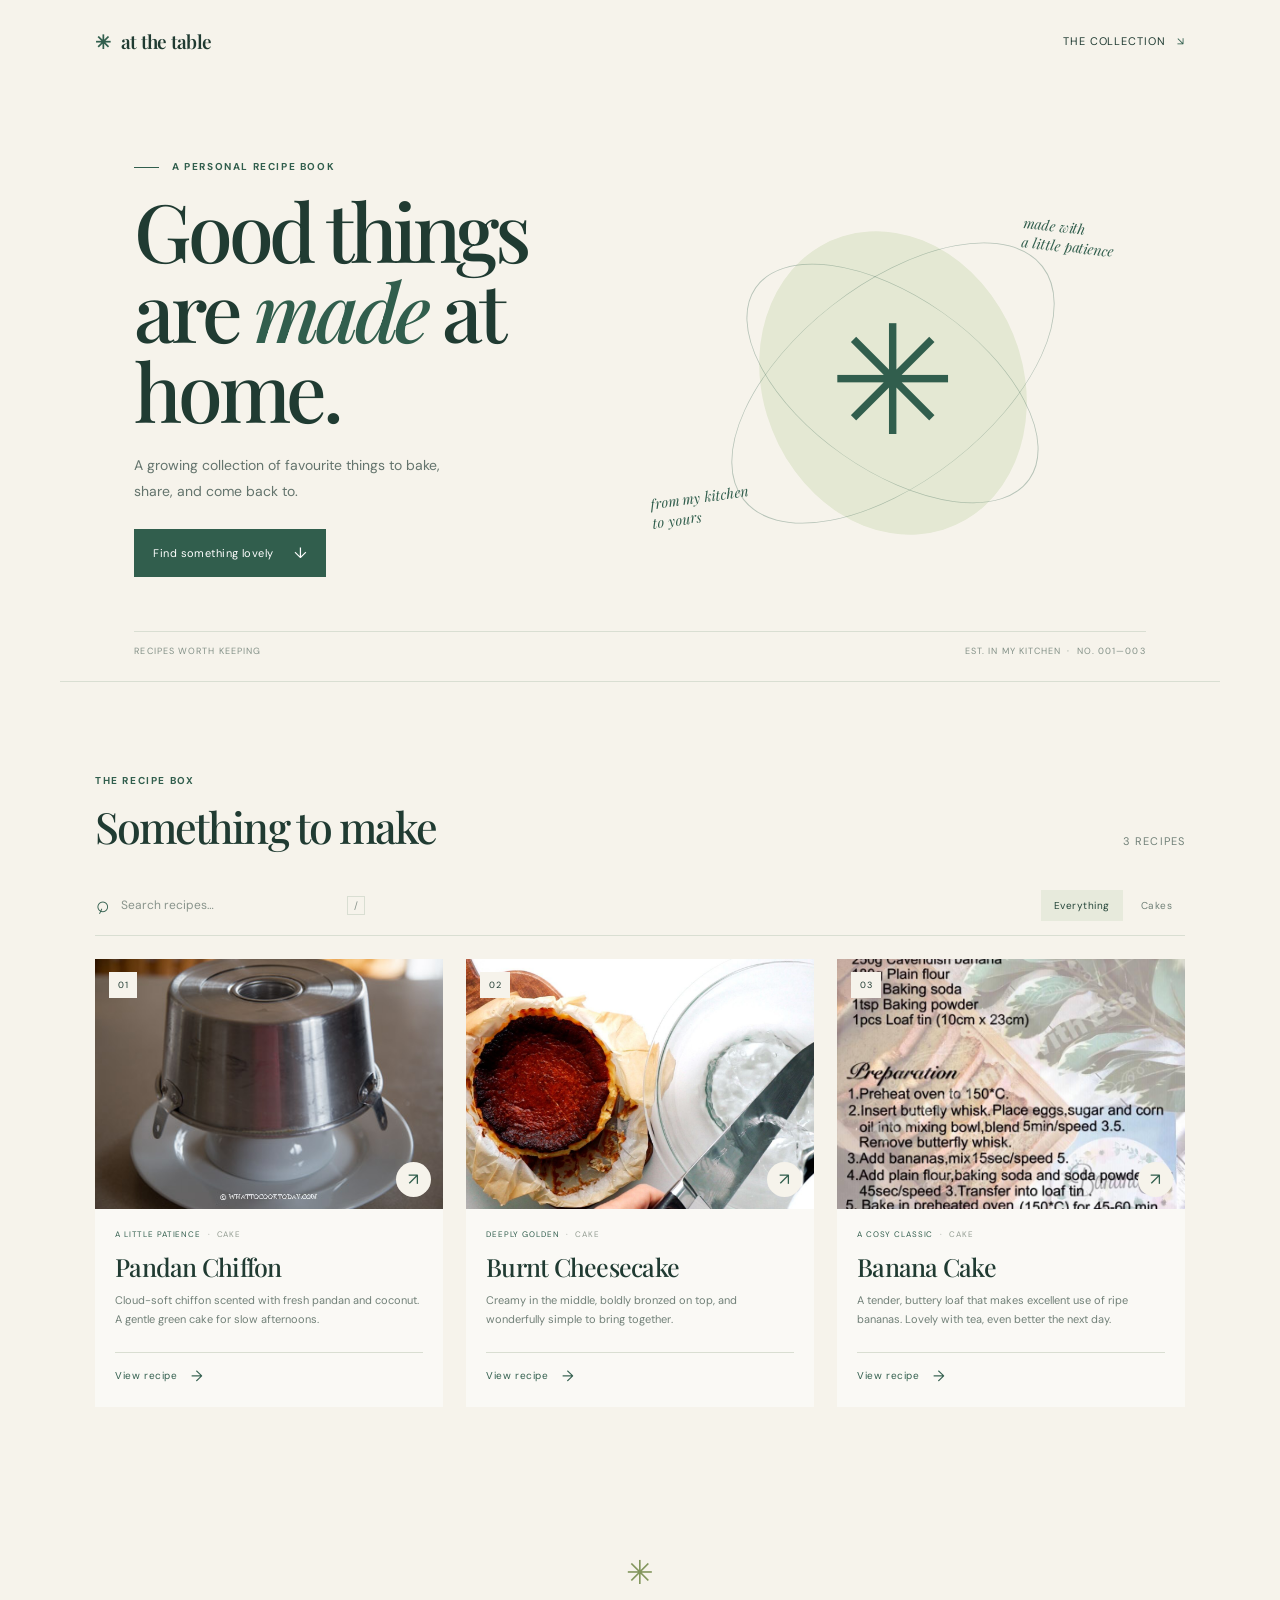
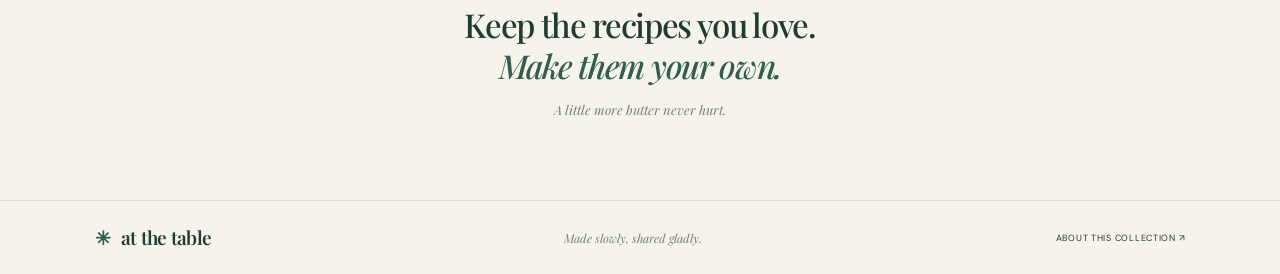
==== index.html @ b23a5e88 "Add GitHub Pages recipe site" ====
<!doctype html>
<html lang="en">
<head>
  <meta charset="utf-8">
  <meta name="viewport" content="width=device-width, initial-scale=1">
  <meta name="theme-color" content="#f6f3eb">
  <meta name="description" content="A little collection of favourite recipes, saved and made at home.">
  <title>At the Table — Favourite Recipes</title>
  <link rel="preconnect" href="https://fonts.googleapis.com">
  <link rel="preconnect" href="https://fonts.gstatic.com" crossorigin>
  <link href="https://fonts.googleapis.com/css2?family=DM+Sans:wght@400;500;600;700&family=Playfair+Display:wght@500;600;700&display=swap" rel="stylesheet">
  <link rel="stylesheet" href="styles.css">
</head>
<body>
  <header class="topbar">
    <a class="wordmark" href="index.html" aria-label="At the Table home"><span class="wordmark-mark">✳</span> at the table</a>
    <a class="top-link" href="#collection">The collection <span aria-hidden="true">↘</span></a>
  </header>
  <main>
    <section class="hero">
      <div class="hero-copy">
        <p class="eyebrow"><span class="eyebrow-line"></span> A personal recipe book</p>
        <h1>Good things<br>are <em>made</em> at home.</h1>
        <p class="hero-intro">A growing collection of favourite things to bake, share, and come back to.</p>
        <a class="hero-cta" href="#collection">Find something lovely <span aria-hidden="true">↓</span></a>
      </div>
      <div class="hero-art" aria-hidden="true">
        <div class="hero-orbit orbit-one"></div><div class="hero-orbit orbit-two"></div>
        <div class="hero-sun">✳</div><span class="hero-note note-top">made with<br>a little patience</span><span class="hero-note note-bottom">from my kitchen<br>to yours</span>
      </div>
      <div class="hero-foot"><span>Recipes worth keeping</span><span>Est. in my kitchen&nbsp; · &nbsp;No. 001—003</span></div>
    </section>

    <section class="collection section-wrap" id="collection">
      <div class="section-heading">
        <div><p class="eyebrow">The recipe box</p><h2>Something to make</h2></div>
        <span class="recipe-count" id="recipe-count">3 recipes</span>
      </div>
      <div class="toolbar">
        <label class="search-box"><span aria-hidden="true">⌕</span><input id="search" type="search" placeholder="Search recipes…" aria-label="Search recipes"><kbd>/</kbd></label>
        <div class="filters" role="group" aria-label="Filter recipes">
          <button class="filter active" data-filter="all">Everything</button><button class="filter" data-filter="cake">Cakes</button>
        </div>
      </div>
      <div class="recipe-grid" id="recipe-grid" aria-live="polite"></div>
      <p class="empty-state" id="empty-state" hidden>No recipes found. Try another search.</p>
    </section>
    <section class="closing-note"><span class="closing-flower" aria-hidden="true">✳</span><p>Keep the recipes you love.<br><em>Make them your own.</em></p><span class="closing-caption">A little more butter never hurt.</span></section>
  </main>
  <footer class="site-footer"><a class="wordmark" href="index.html"><span class="wordmark-mark">✳</span> at the table</a><span>Made slowly, shared gladly.</span><a href="README.md">About this collection ↗</a></footer>
  <script src="recipes.js"></script><script src="app.js"></script>
</body>
</html>
---- styles.css ----
:root{--paper:#f6f3eb;--ink:#203b32;--muted:#718078;--green:#315e4d;--green-dark:#234438;--lime:#d2dfaa;--line:#d9ded2;--peach:#e9b895;--serif:"Playfair Display",Georgia,serif;--sans:"DM Sans",Arial,sans-serif}*{box-sizing:border-box}html{scroll-behavior:smooth}body{margin:0;background:var(--paper);color:var(--ink);font-family:var(--sans);-webkit-font-smoothing:antialiased}.topbar,.site-footer{max-width:1440px;margin:auto;padding:25px 7.4%;display:flex;align-items:center;justify-content:space-between}.topbar{height:82px}.wordmark{font-family:var(--serif);font-weight:600;font-size:19px;letter-spacing:-.04em;color:var(--ink);text-decoration:none}.wordmark-mark{color:var(--green);font-family:var(--sans);font-size:19px;margin-right:7px}.top-link,.site-footer>a:last-child{font-size:11px;letter-spacing:.08em;text-transform:uppercase;color:var(--ink);text-decoration:none}.top-link span{margin-left:8px;color:var(--green)}.hero{position:relative;max-width:1440px;margin:auto;min-height:560px;padding:78px 10.5% 74px;display:grid;grid-template-columns:1fr 1fr;align-items:center;overflow:hidden}.hero-copy{z-index:1;padding-bottom:30px}.eyebrow{margin:0 0 17px;text-transform:uppercase;letter-spacing:.16em;font-size:10px;font-weight:700;color:var(--green)}.eyebrow-line{display:inline-block;vertical-align:middle;width:25px;height:1px;background:var(--green);margin-right:9px}.hero h1,.detail-heading h1,.not-found h1{font-family:var(--serif);font-weight:500;font-size:clamp(54px,6.3vw,88px);line-height:.99;letter-spacing:-.055em;margin:0;max-width:620px}.hero h1 em,.closing-note em{font-weight:500;color:var(--green);font-style:italic}.hero-intro{max-width:340px;font-size:14px;line-height:1.8;color:#64746d;margin:24px 0 25px}.hero-cta{display:inline-flex;align-items:center;gap:20px;background:var(--green);color:white;text-decoration:none;padding:14px 19px;font-size:11px;letter-spacing:.04em;transition:background .2s,transform .2s}.hero-cta:hover{background:var(--green-dark);transform:translateY(-2px)}.hero-cta span{font-size:15px}.hero-art{height:370px;position:relative;display:grid;place-items:center}.hero-art:before{content:"";position:absolute;width:260px;height:310px;border-radius:48% 52% 48% 52%;background:#e4e8d3;transform:rotate(-17deg)}.hero-orbit{position:absolute;border:1px solid rgba(49,94,77,.32);border-radius:50%;width:335px;height:335px;transform:rotate(35deg) scaleY(.52)}.orbit-two{width:380px;height:380px;transform:rotate(-38deg) scaleY(.52)}.hero-sun{z-index:1;font-size:152px;line-height:1;color:var(--green);font-family:Georgia,serif;animation:turn 48s linear infinite}.hero-note{position:absolute;z-index:2;font-family:var(--serif);font-style:italic;font-size:14px;line-height:1.35;color:var(--green)}.note-top{top:21px;right:31px;transform:rotate(6deg)}.note-bottom{bottom:42px;left:11px;transform:rotate(-8deg)}.hero-foot{position:absolute;bottom:24px;left:10.5%;right:10.5%;display:flex;justify-content:space-between;border-top:1px solid var(--line);padding-top:13px;text-transform:uppercase;letter-spacing:.12em;color:#829087;font-size:9px}.section-wrap{max-width:1160px;margin:0 auto;padding:92px 35px 102px}.collection{border-top:1px solid var(--line)}.section-heading{display:flex;justify-content:space-between;align-items:end}.section-heading .eyebrow{margin-bottom:10px}.section-heading h2,.method h2,.ingredients-panel h2,.tips-panel h2,.references h2{font-family:var(--serif);font-size:43px;letter-spacing:-.045em;font-weight:500;margin:0}.recipe-count{font-size:11px;letter-spacing:.1em;text-transform:uppercase;color:var(--muted);padding-bottom:7px}.toolbar{display:flex;justify-content:space-between;align-items:center;margin:35px 0 23px;padding-bottom:14px;border-bottom:1px solid var(--line)}.search-box{display:flex;align-items:center;gap:10px;color:var(--green);width:270px}.search-box>span{font-family:Georgia,serif;font-size:23px;transform:rotate(-20deg)}.search-box input{width:100%;border:0;outline:none;background:transparent;font:12px var(--sans);color:var(--ink)}.search-box input::placeholder{color:#89948c}.search-box kbd{font:10px var(--sans);color:#89948c;border:1px solid var(--line);padding:2px 6px}.filters{display:flex;gap:5px}.filter{cursor:pointer;border:0;background:transparent;color:var(--muted);padding:9px 13px;font:10px var(--sans);letter-spacing:.05em}.filter.active{background:#e7eadc;color:var(--green-dark)}.recipe-grid{display:grid;grid-template-columns:repeat(3,1fr);gap:23px}.recipe-card{display:block;text-decoration:none;color:inherit;background:#faf9f5;transition:transform .25s,box-shadow .25s}.recipe-card:hover{transform:translateY(-5px);box-shadow:0 16px 30px rgba(32,59,50,.09)}.card-image-wrap{height:250px;position:relative;overflow:hidden;background:#e8e7dc}.card-image{display:block;width:100%;height:100%;object-fit:cover;transition:transform .5s}.recipe-card:hover .card-image{transform:scale(1.035)}.card-number{position:absolute;top:13px;left:14px;background:var(--paper);padding:7px 9px;font-size:9px;letter-spacing:.08em}.card-arrow{position:absolute;right:12px;bottom:12px;width:35px;height:35px;border-radius:50%;background:var(--paper);display:grid;place-items:center;color:var(--green);font-size:17px}.card-content{padding:20px 20px 21px}.card-meta{display:flex;gap:7px;text-transform:uppercase;letter-spacing:.11em;font-size:8px;color:var(--green)}.card-meta span+span{color:#929c91}.card-content h3{font:500 25px var(--serif);letter-spacing:-.03em;margin:11px 0 8px}.card-content p{font-size:11px;line-height:1.75;color:#718078;margin:0;min-height:42px}.card-link{display:inline-flex;gap:13px;align-items:center;margin-top:19px;border-top:1px solid var(--line);padding-top:13px;width:100%;font-size:10px;letter-spacing:.06em;color:var(--green)}.card-link span{font-size:15px}.empty-state{font:italic 20px var(--serif);color:var(--muted);padding:35px 0}.closing-note{text-align:center;padding:42px 20px 80px;position:relative}.closing-flower{font-size:33px;color:#83965d}.closing-note p{font:500 33px/1.25 var(--serif);letter-spacing:-.04em;margin:10px 0 13px}.closing-caption{font:italic 13px var(--serif);color:var(--muted)}.site-footer{border-top:1px solid var(--line);padding-top:23px;padding-bottom:23px}.site-footer>span{font:italic 12px var(--serif);color:var(--muted)}.site-footer>a:last-child{font-size:9px}.detail-page{max-width:1230px;margin:auto;padding:0 45px}.detail-hero{position:relative;padding:23px 0 56px;display:grid;grid-template-columns:1fr 42%;align-items:center;gap:65px;min-height:470px}.back-link,.detail-bottom a,.text-link{font-size:10px;letter-spacing:.08em;text-transform:uppercase;text-decoration:none;color:var(--green)}.back-link{position:absolute;top:5px;left:0}.detail-heading{padding-top:50px}.detail-heading .eyebrow{margin-bottom:15px}.eyebrow-dot{margin:0 7px;color:#a0a99d}.detail-heading h1{font-size:clamp(48px,6vw,74px)}.detail-intro{max-width:420px;font-size:13px;line-height:1.8;color:var(--muted);margin:20px 0 0}.detail-hero-image{height:355px;background:#e7e7dc;position:relative}.detail-hero-image:after{content:"";position:absolute;inset:12px -12px -12px 12px;border:1px solid #bfc9b5;z-index:-1}.detail-hero-image img{width:100%;height:100%;object-fit:cover}.detail-layout{border-top:1px solid var(--line);padding:60px 0 85px;display:grid;grid-template-columns:300px 1fr;gap:95px}.ingredients-panel{align-self:start;background:#e9ecdf;padding:27px 27px 23px;position:sticky;top:20px}.ingredients-panel .eyebrow{margin-bottom:9px}.ingredients-panel h2{font-size:31px}.panel-note{font:italic 12px var(--serif);color:var(--muted);margin:6px 0 22px}.ingredient-list,.tips-panel ul{list-style:none;margin:0;padding:0}.ingredient-list li{position:relative;padding:10px 0 10px 20px;border-top:1px solid rgba(49,94,77,.14);font-size:11px;line-height:1.6;color:#455d52}.ingredient-list li:before{content:"";position:absolute;left:1px;top:17px;width:6px;height:6px;border:1px solid #81956c;border-radius:50%}.ingredient-foot{border-top:1px solid rgba(49,94,77,.2);margin-top:17px;padding-top:15px;font:italic 12px var(--serif);color:var(--green)}.method-heading{margin:2px 0 31px}.method-heading .eyebrow{margin-bottom:9px}.method h2{font-size:37px}.step-list{padding:0;margin:0;list-style:none}.step-item{display:grid;grid-template-columns:42px 1fr;gap:14px;padding:0 0 28px;margin:0 0 25px;border-bottom:1px solid var(--line)}.step-number{font:italic 16px var(--serif);color:#81956c;padding-top:1px}.step-copy p{font-size:13px;line-height:1.85;margin:0;color:#485b52}.step-image{margin:17px 0 0;max-width:440px}.step-image img{display:block;width:100%;max-height:280px;object-fit:cover}.tips-panel{display:grid;grid-template-columns:35px 1fr;gap:16px;padding:25px 26px;background:#ede8dd;margin:30px 0 54px}.tips-star{font-size:24px;color:#ae7955}.tips-panel .eyebrow,.references .eyebrow{margin-bottom:8px}.tips-panel h2,.references h2{font-size:27px}.tips-panel ul{margin-top:13px}.tips-panel li{font-size:11px;line-height:1.7;padding:7px 0 7px 16px;position:relative;color:#5d665d}.tips-panel li:before{content:"—";position:absolute;left:0;color:#ae7955}.references{padding-top:6px}.reference-links{display:flex;flex-wrap:wrap;gap:10px;margin-top:17px}.reference-links a{font-size:10px;color:var(--green);text-decoration:none;border:1px solid #cad3c4;padding:10px 12px}.reference-links a:hover{background:#e9ecdf}.reference-links span{margin-left:8px}.detail-bottom{border-top:1px solid var(--line);padding:21px 0 35px;display:flex;justify-content:space-between}.detail-bottom span{font:italic 12px var(--serif);color:var(--muted)}.not-found{text-align:center;min-height:70vh;display:flex;align-items:center;justify-content:center;flex-direction:column}.not-found h1{font-size:54px;max-width:620px}.text-link{margin-top:25px}.step-item:last-child{margin-bottom:0}.detail-heading h1{max-width:580px}@keyframes turn{to{transform:rotate(360deg)}}@media(max-width:800px){.topbar,.site-footer{padding-left:6%;padding-right:6%}.hero{padding:65px 7% 75px;min-height:520px}.hero-art{height:300px}.hero-art:before{width:215px;height:260px}.hero-orbit{width:280px;height:280px}.orbit-two{width:315px;height:315px}.hero-sun{font-size:125px}.hero-foot{left:7%;right:7%}.section-wrap{padding:72px 6% 80px}.recipe-grid{gap:14px}.card-image-wrap{height:205px}.card-content{padding:16px}.card-content h3{font-size:22px}.detail-page{padding:0 6%}.detail-hero{gap:35px;grid-template-columns:1fr 40%;min-height:400px}.detail-hero-image{height:300px}.detail-layout{grid-template-columns:255px 1fr;gap:45px}.ingredients-panel{padding:22px}.site-footer>span{display:none}}@media(max-width:600px){.topbar{height:68px}.hero{display:block;padding-top:61px;min-height:690px}.hero h1{font-size:62px}.hero-art{height:295px;margin:0 -12px}.hero-foot{font-size:8px;bottom:17px}.section-wrap{padding-top:58px}.section-heading h2{font-size:34px}.toolbar{align-items:flex-start;gap:16px;flex-direction:column;margin-top:24px}.search-box{width:100%}.filters{width:100%}.recipe-grid{grid-template-columns:1fr;gap:16px}.card-image-wrap{height:245px}.card-content p{min-height:unset}.closing-note{padding-bottom:57px}.closing-note p{font-size:29px}.site-footer{flex-wrap:wrap;gap:12px}.site-footer>span{display:block;width:100%;order:3}.detail-page{padding:0 22px}.detail-hero{display:flex;flex-direction:column;align-items:stretch;gap:25px;padding-top:38px;padding-bottom:35px}.back-link{top:8px}.detail-heading{padding-top:28px}.detail-heading h1{font-size:52px}.detail-intro{font-size:12px}.detail-hero-image{height:260px;margin-right:8px}.detail-layout{display:flex;flex-direction:column;gap:47px;padding:38px 0 55px}.ingredients-panel{position:static}.method h2{font-size:33px}.step-item{grid-template-columns:32px 1fr;gap:9px}.step-copy p{font-size:12px}.tips-panel{padding:20px 17px;grid-template-columns:26px 1fr;gap:10px}.tips-panel h2,.references h2{font-size:24px}.detail-bottom{gap:12px}.detail-bottom a,.detail-bottom span{font-size:9px}.top-link{font-size:9px}}@media(prefers-reduced-motion:reduce){*,*::before,*::after{scroll-behavior:auto!important;animation-duration:.01ms!important;animation-iteration-count:1!important;transition-duration:.01ms!important}}
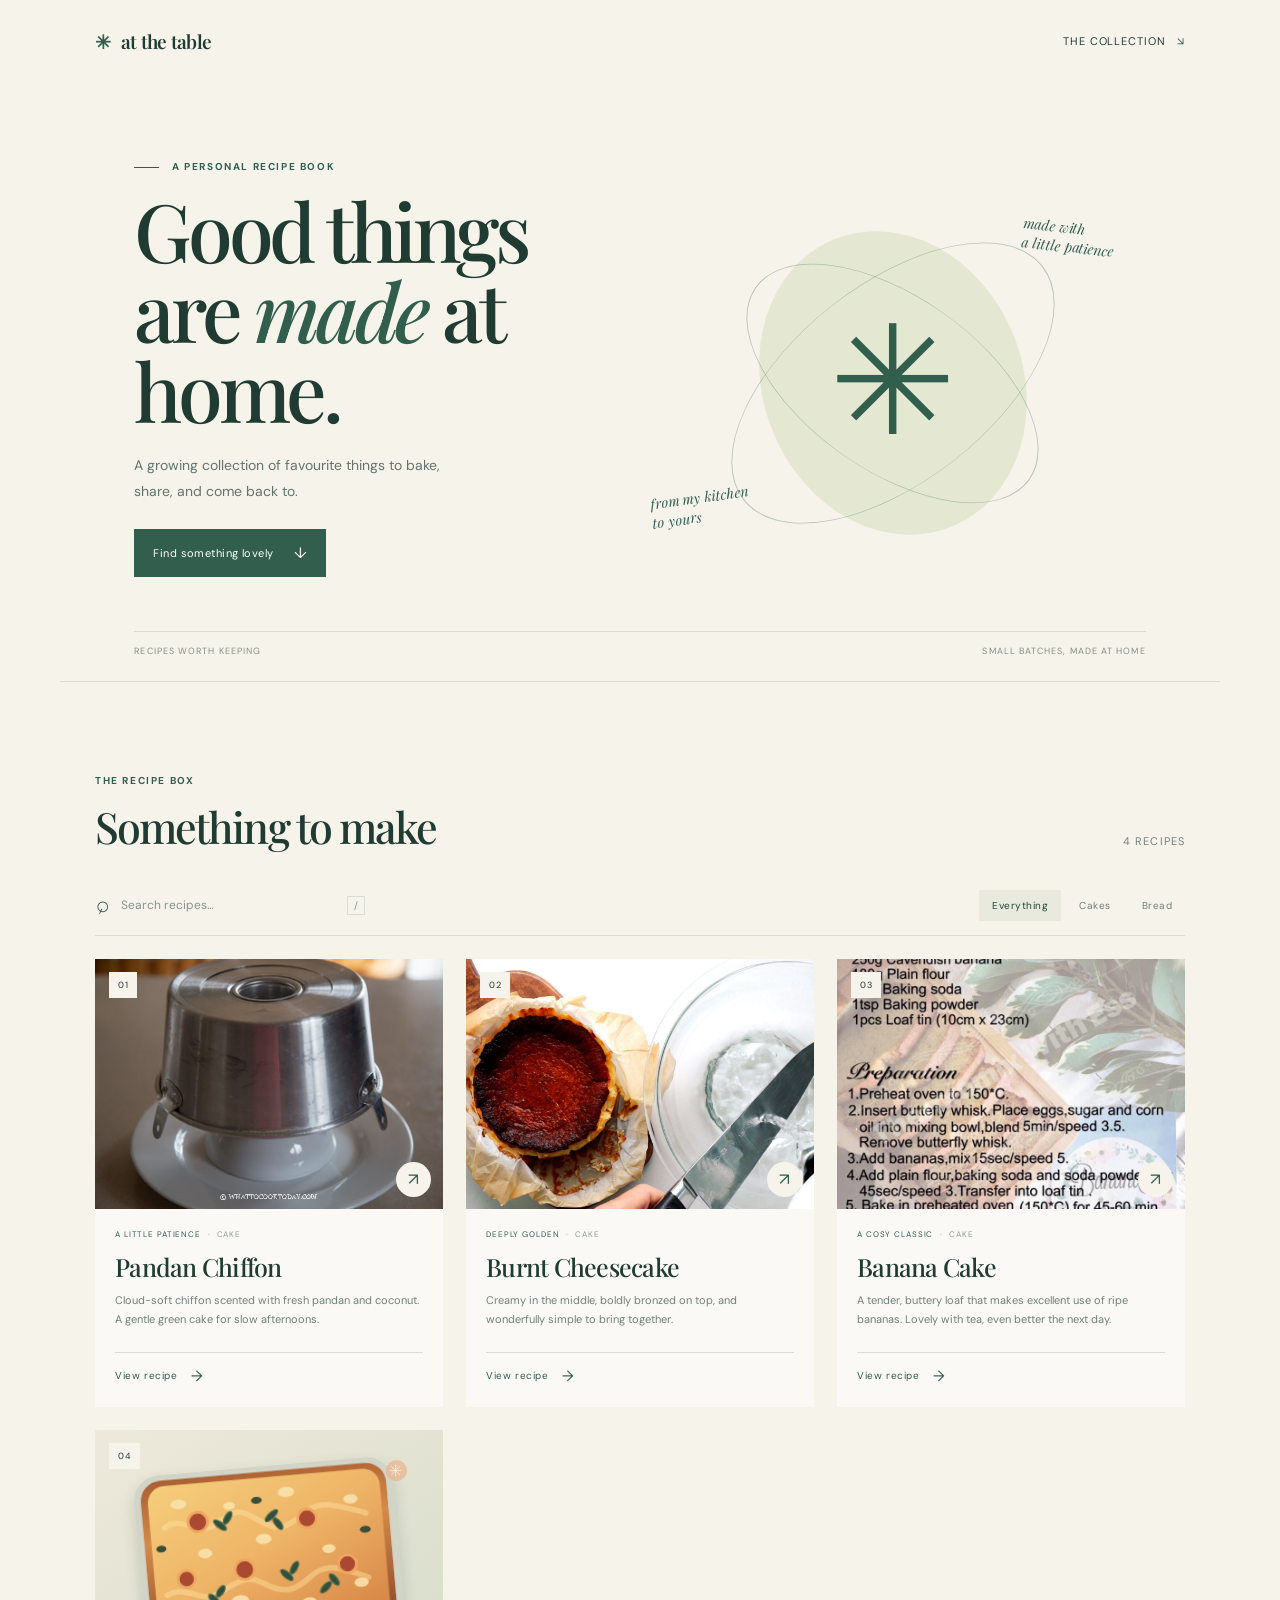
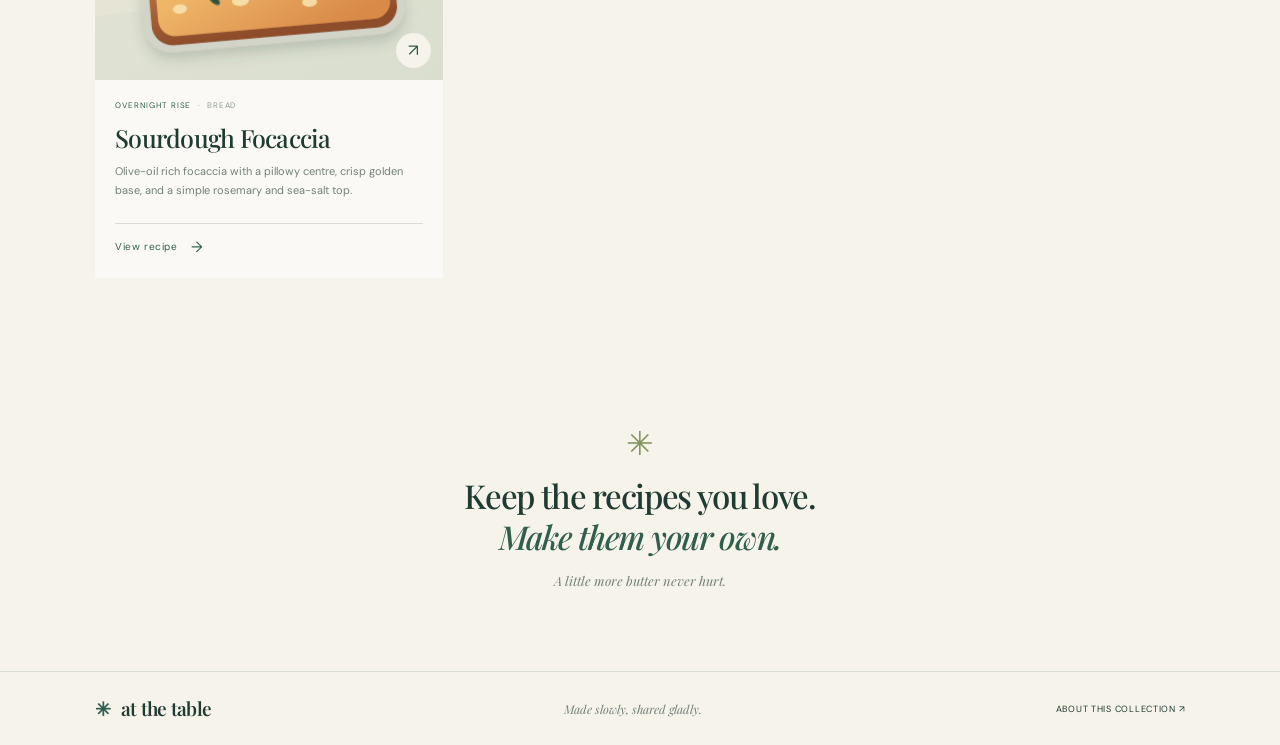
==== commit 48f45e5a: "Add sourdough focaccia recipe" ====
--- a/index.html
+++ b/index.html
@@ -28,7 +28,7 @@
         <div class="hero-orbit orbit-one"></div><div class="hero-orbit orbit-two"></div>
         <div class="hero-sun">✳</div><span class="hero-note note-top">made with<br>a little patience</span><span class="hero-note note-bottom">from my kitchen<br>to yours</span>
       </div>
-      <div class="hero-foot"><span>Recipes worth keeping</span><span>Est. in my kitchen&nbsp; · &nbsp;No. 001—003</span></div>
+      <div class="hero-foot"><span>Recipes worth keeping</span><span>Small batches, made at home</span></div>
     </section>
 
     <section class="collection section-wrap" id="collection">
@@ -39,7 +39,7 @@
       <div class="toolbar">
         <label class="search-box"><span aria-hidden="true">⌕</span><input id="search" type="search" placeholder="Search recipes…" aria-label="Search recipes"><kbd>/</kbd></label>
         <div class="filters" role="group" aria-label="Filter recipes">
-          <button class="filter active" data-filter="all">Everything</button><button class="filter" data-filter="cake">Cakes</button>
+          <button class="filter active" data-filter="all">Everything</button><button class="filter" data-filter="cake">Cakes</button><button class="filter" data-filter="bread">Bread</button>
         </div>
       </div>
       <div class="recipe-grid" id="recipe-grid" aria-live="polite"></div>
--- a/styles.css
+++ b/styles.css
@@ -1 +1,3 @@
 :root{--paper:#f6f3eb;--ink:#203b32;--muted:#718078;--green:#315e4d;--green-dark:#234438;--lime:#d2dfaa;--line:#d9ded2;--peach:#e9b895;--serif:"Playfair Display",Georgia,serif;--sans:"DM Sans",Arial,sans-serif}*{box-sizing:border-box}html{scroll-behavior:smooth}body{margin:0;background:var(--paper);color:var(--ink);font-family:var(--sans);-webkit-font-smoothing:antialiased}.topbar,.site-footer{max-width:1440px;margin:auto;padding:25px 7.4%;display:flex;align-items:center;justify-content:space-between}.topbar{height:82px}.wordmark{font-family:var(--serif);font-weight:600;font-size:19px;letter-spacing:-.04em;color:var(--ink);text-decoration:none}.wordmark-mark{color:var(--green);font-family:var(--sans);font-size:19px;margin-right:7px}.top-link,.site-footer>a:last-child{font-size:11px;letter-spacing:.08em;text-transform:uppercase;color:var(--ink);text-decoration:none}.top-link span{margin-left:8px;color:var(--green)}.hero{position:relative;max-width:1440px;margin:auto;min-height:560px;padding:78px 10.5% 74px;display:grid;grid-template-columns:1fr 1fr;align-items:center;overflow:hidden}.hero-copy{z-index:1;padding-bottom:30px}.eyebrow{margin:0 0 17px;text-transform:uppercase;letter-spacing:.16em;font-size:10px;font-weight:700;color:var(--green)}.eyebrow-line{display:inline-block;vertical-align:middle;width:25px;height:1px;background:var(--green);margin-right:9px}.hero h1,.detail-heading h1,.not-found h1{font-family:var(--serif);font-weight:500;font-size:clamp(54px,6.3vw,88px);line-height:.99;letter-spacing:-.055em;margin:0;max-width:620px}.hero h1 em,.closing-note em{font-weight:500;color:var(--green);font-style:italic}.hero-intro{max-width:340px;font-size:14px;line-height:1.8;color:#64746d;margin:24px 0 25px}.hero-cta{display:inline-flex;align-items:center;gap:20px;background:var(--green);color:white;text-decoration:none;padding:14px 19px;font-size:11px;letter-spacing:.04em;transition:background .2s,transform .2s}.hero-cta:hover{background:var(--green-dark);transform:translateY(-2px)}.hero-cta span{font-size:15px}.hero-art{height:370px;position:relative;display:grid;place-items:center}.hero-art:before{content:"";position:absolute;width:260px;height:310px;border-radius:48% 52% 48% 52%;background:#e4e8d3;transform:rotate(-17deg)}.hero-orbit{position:absolute;border:1px solid rgba(49,94,77,.32);border-radius:50%;width:335px;height:335px;transform:rotate(35deg) scaleY(.52)}.orbit-two{width:380px;height:380px;transform:rotate(-38deg) scaleY(.52)}.hero-sun{z-index:1;font-size:152px;line-height:1;color:var(--green);font-family:Georgia,serif;animation:turn 48s linear infinite}.hero-note{position:absolute;z-index:2;font-family:var(--serif);font-style:italic;font-size:14px;line-height:1.35;color:var(--green)}.note-top{top:21px;right:31px;transform:rotate(6deg)}.note-bottom{bottom:42px;left:11px;transform:rotate(-8deg)}.hero-foot{position:absolute;bottom:24px;left:10.5%;right:10.5%;display:flex;justify-content:space-between;border-top:1px solid var(--line);padding-top:13px;text-transform:uppercase;letter-spacing:.12em;color:#829087;font-size:9px}.section-wrap{max-width:1160px;margin:0 auto;padding:92px 35px 102px}.collection{border-top:1px solid var(--line)}.section-heading{display:flex;justify-content:space-between;align-items:end}.section-heading .eyebrow{margin-bottom:10px}.section-heading h2,.method h2,.ingredients-panel h2,.tips-panel h2,.references h2{font-family:var(--serif);font-size:43px;letter-spacing:-.045em;font-weight:500;margin:0}.recipe-count{font-size:11px;letter-spacing:.1em;text-transform:uppercase;color:var(--muted);padding-bottom:7px}.toolbar{display:flex;justify-content:space-between;align-items:center;margin:35px 0 23px;padding-bottom:14px;border-bottom:1px solid var(--line)}.search-box{display:flex;align-items:center;gap:10px;color:var(--green);width:270px}.search-box>span{font-family:Georgia,serif;font-size:23px;transform:rotate(-20deg)}.search-box input{width:100%;border:0;outline:none;background:transparent;font:12px var(--sans);color:var(--ink)}.search-box input::placeholder{color:#89948c}.search-box kbd{font:10px var(--sans);color:#89948c;border:1px solid var(--line);padding:2px 6px}.filters{display:flex;gap:5px}.filter{cursor:pointer;border:0;background:transparent;color:var(--muted);padding:9px 13px;font:10px var(--sans);letter-spacing:.05em}.filter.active{background:#e7eadc;color:var(--green-dark)}.recipe-grid{display:grid;grid-template-columns:repeat(3,1fr);gap:23px}.recipe-card{display:block;text-decoration:none;color:inherit;background:#faf9f5;transition:transform .25s,box-shadow .25s}.recipe-card:hover{transform:translateY(-5px);box-shadow:0 16px 30px rgba(32,59,50,.09)}.card-image-wrap{height:250px;position:relative;overflow:hidden;background:#e8e7dc}.card-image{display:block;width:100%;height:100%;object-fit:cover;transition:transform .5s}.recipe-card:hover .card-image{transform:scale(1.035)}.card-number{position:absolute;top:13px;left:14px;background:var(--paper);padding:7px 9px;font-size:9px;letter-spacing:.08em}.card-arrow{position:absolute;right:12px;bottom:12px;width:35px;height:35px;border-radius:50%;background:var(--paper);display:grid;place-items:center;color:var(--green);font-size:17px}.card-content{padding:20px 20px 21px}.card-meta{display:flex;gap:7px;text-transform:uppercase;letter-spacing:.11em;font-size:8px;color:var(--green)}.card-meta span+span{color:#929c91}.card-content h3{font:500 25px var(--serif);letter-spacing:-.03em;margin:11px 0 8px}.card-content p{font-size:11px;line-height:1.75;color:#718078;margin:0;min-height:42px}.card-link{display:inline-flex;gap:13px;align-items:center;margin-top:19px;border-top:1px solid var(--line);padding-top:13px;width:100%;font-size:10px;letter-spacing:.06em;color:var(--green)}.card-link span{font-size:15px}.empty-state{font:italic 20px var(--serif);color:var(--muted);padding:35px 0}.closing-note{text-align:center;padding:42px 20px 80px;position:relative}.closing-flower{font-size:33px;color:#83965d}.closing-note p{font:500 33px/1.25 var(--serif);letter-spacing:-.04em;margin:10px 0 13px}.closing-caption{font:italic 13px var(--serif);color:var(--muted)}.site-footer{border-top:1px solid var(--line);padding-top:23px;padding-bottom:23px}.site-footer>span{font:italic 12px var(--serif);color:var(--muted)}.site-footer>a:last-child{font-size:9px}.detail-page{max-width:1230px;margin:auto;padding:0 45px}.detail-hero{position:relative;padding:23px 0 56px;display:grid;grid-template-columns:1fr 42%;align-items:center;gap:65px;min-height:470px}.back-link,.detail-bottom a,.text-link{font-size:10px;letter-spacing:.08em;text-transform:uppercase;text-decoration:none;color:var(--green)}.back-link{position:absolute;top:5px;left:0}.detail-heading{padding-top:50px}.detail-heading .eyebrow{margin-bottom:15px}.eyebrow-dot{margin:0 7px;color:#a0a99d}.detail-heading h1{font-size:clamp(48px,6vw,74px)}.detail-intro{max-width:420px;font-size:13px;line-height:1.8;color:var(--muted);margin:20px 0 0}.detail-hero-image{height:355px;background:#e7e7dc;position:relative}.detail-hero-image:after{content:"";position:absolute;inset:12px -12px -12px 12px;border:1px solid #bfc9b5;z-index:-1}.detail-hero-image img{width:100%;height:100%;object-fit:cover}.detail-layout{border-top:1px solid var(--line);padding:60px 0 85px;display:grid;grid-template-columns:300px 1fr;gap:95px}.ingredients-panel{align-self:start;background:#e9ecdf;padding:27px 27px 23px;position:sticky;top:20px}.ingredients-panel .eyebrow{margin-bottom:9px}.ingredients-panel h2{font-size:31px}.panel-note{font:italic 12px var(--serif);color:var(--muted);margin:6px 0 22px}.ingredient-list,.tips-panel ul{list-style:none;margin:0;padding:0}.ingredient-list li{position:relative;padding:10px 0 10px 20px;border-top:1px solid rgba(49,94,77,.14);font-size:11px;line-height:1.6;color:#455d52}.ingredient-list li:before{content:"";position:absolute;left:1px;top:17px;width:6px;height:6px;border:1px solid #81956c;border-radius:50%}.ingredient-foot{border-top:1px solid rgba(49,94,77,.2);margin-top:17px;padding-top:15px;font:italic 12px var(--serif);color:var(--green)}.method-heading{margin:2px 0 31px}.method-heading .eyebrow{margin-bottom:9px}.method h2{font-size:37px}.step-list{padding:0;margin:0;list-style:none}.step-item{display:grid;grid-template-columns:42px 1fr;gap:14px;padding:0 0 28px;margin:0 0 25px;border-bottom:1px solid var(--line)}.step-number{font:italic 16px var(--serif);color:#81956c;padding-top:1px}.step-copy p{font-size:13px;line-height:1.85;margin:0;color:#485b52}.step-image{margin:17px 0 0;max-width:440px}.step-image img{display:block;width:100%;max-height:280px;object-fit:cover}.tips-panel{display:grid;grid-template-columns:35px 1fr;gap:16px;padding:25px 26px;background:#ede8dd;margin:30px 0 54px}.tips-star{font-size:24px;color:#ae7955}.tips-panel .eyebrow,.references .eyebrow{margin-bottom:8px}.tips-panel h2,.references h2{font-size:27px}.tips-panel ul{margin-top:13px}.tips-panel li{font-size:11px;line-height:1.7;padding:7px 0 7px 16px;position:relative;color:#5d665d}.tips-panel li:before{content:"—";position:absolute;left:0;color:#ae7955}.references{padding-top:6px}.reference-links{display:flex;flex-wrap:wrap;gap:10px;margin-top:17px}.reference-links a{font-size:10px;color:var(--green);text-decoration:none;border:1px solid #cad3c4;padding:10px 12px}.reference-links a:hover{background:#e9ecdf}.reference-links span{margin-left:8px}.detail-bottom{border-top:1px solid var(--line);padding:21px 0 35px;display:flex;justify-content:space-between}.detail-bottom span{font:italic 12px var(--serif);color:var(--muted)}.not-found{text-align:center;min-height:70vh;display:flex;align-items:center;justify-content:center;flex-direction:column}.not-found h1{font-size:54px;max-width:620px}.text-link{margin-top:25px}.step-item:last-child{margin-bottom:0}.detail-heading h1{max-width:580px}@keyframes turn{to{transform:rotate(360deg)}}@media(max-width:800px){.topbar,.site-footer{padding-left:6%;padding-right:6%}.hero{padding:65px 7% 75px;min-height:520px}.hero-art{height:300px}.hero-art:before{width:215px;height:260px}.hero-orbit{width:280px;height:280px}.orbit-two{width:315px;height:315px}.hero-sun{font-size:125px}.hero-foot{left:7%;right:7%}.section-wrap{padding:72px 6% 80px}.recipe-grid{gap:14px}.card-image-wrap{height:205px}.card-content{padding:16px}.card-content h3{font-size:22px}.detail-page{padding:0 6%}.detail-hero{gap:35px;grid-template-columns:1fr 40%;min-height:400px}.detail-hero-image{height:300px}.detail-layout{grid-template-columns:255px 1fr;gap:45px}.ingredients-panel{padding:22px}.site-footer>span{display:none}}@media(max-width:600px){.topbar{height:68px}.hero{display:block;padding-top:61px;min-height:690px}.hero h1{font-size:62px}.hero-art{height:295px;margin:0 -12px}.hero-foot{font-size:8px;bottom:17px}.section-wrap{padding-top:58px}.section-heading h2{font-size:34px}.toolbar{align-items:flex-start;gap:16px;flex-direction:column;margin-top:24px}.search-box{width:100%}.filters{width:100%}.recipe-grid{grid-template-columns:1fr;gap:16px}.card-image-wrap{height:245px}.card-content p{min-height:unset}.closing-note{padding-bottom:57px}.closing-note p{font-size:29px}.site-footer{flex-wrap:wrap;gap:12px}.site-footer>span{display:block;width:100%;order:3}.detail-page{padding:0 22px}.detail-hero{display:flex;flex-direction:column;align-items:stretch;gap:25px;padding-top:38px;padding-bottom:35px}.back-link{top:8px}.detail-heading{padding-top:28px}.detail-heading h1{font-size:52px}.detail-intro{font-size:12px}.detail-hero-image{height:260px;margin-right:8px}.detail-layout{display:flex;flex-direction:column;gap:47px;padding:38px 0 55px}.ingredients-panel{position:static}.method h2{font-size:33px}.step-item{grid-template-columns:32px 1fr;gap:9px}.step-copy p{font-size:12px}.tips-panel{padding:20px 17px;grid-template-columns:26px 1fr;gap:10px}.tips-panel h2,.references h2{font-size:24px}.detail-bottom{gap:12px}.detail-bottom a,.detail-bottom span{font-size:9px}.top-link{font-size:9px}}@media(prefers-reduced-motion:reduce){*,*::before,*::after{scroll-behavior:auto!important;animation-duration:.01ms!important;animation-iteration-count:1!important;transition-duration:.01ms!important}}
+
+.ingredient-list li.ingredient-group-heading{position:static;padding:13px 0 4px;border-top:1px solid rgba(49,94,77,.14);font-size:8px;font-weight:700;letter-spacing:.13em;text-transform:uppercase;color:#718078}.ingredient-list li.ingredient-group-heading:first-child{border-top:0;padding-top:0}.ingredient-list li.ingredient-group-heading:before{display:none}
